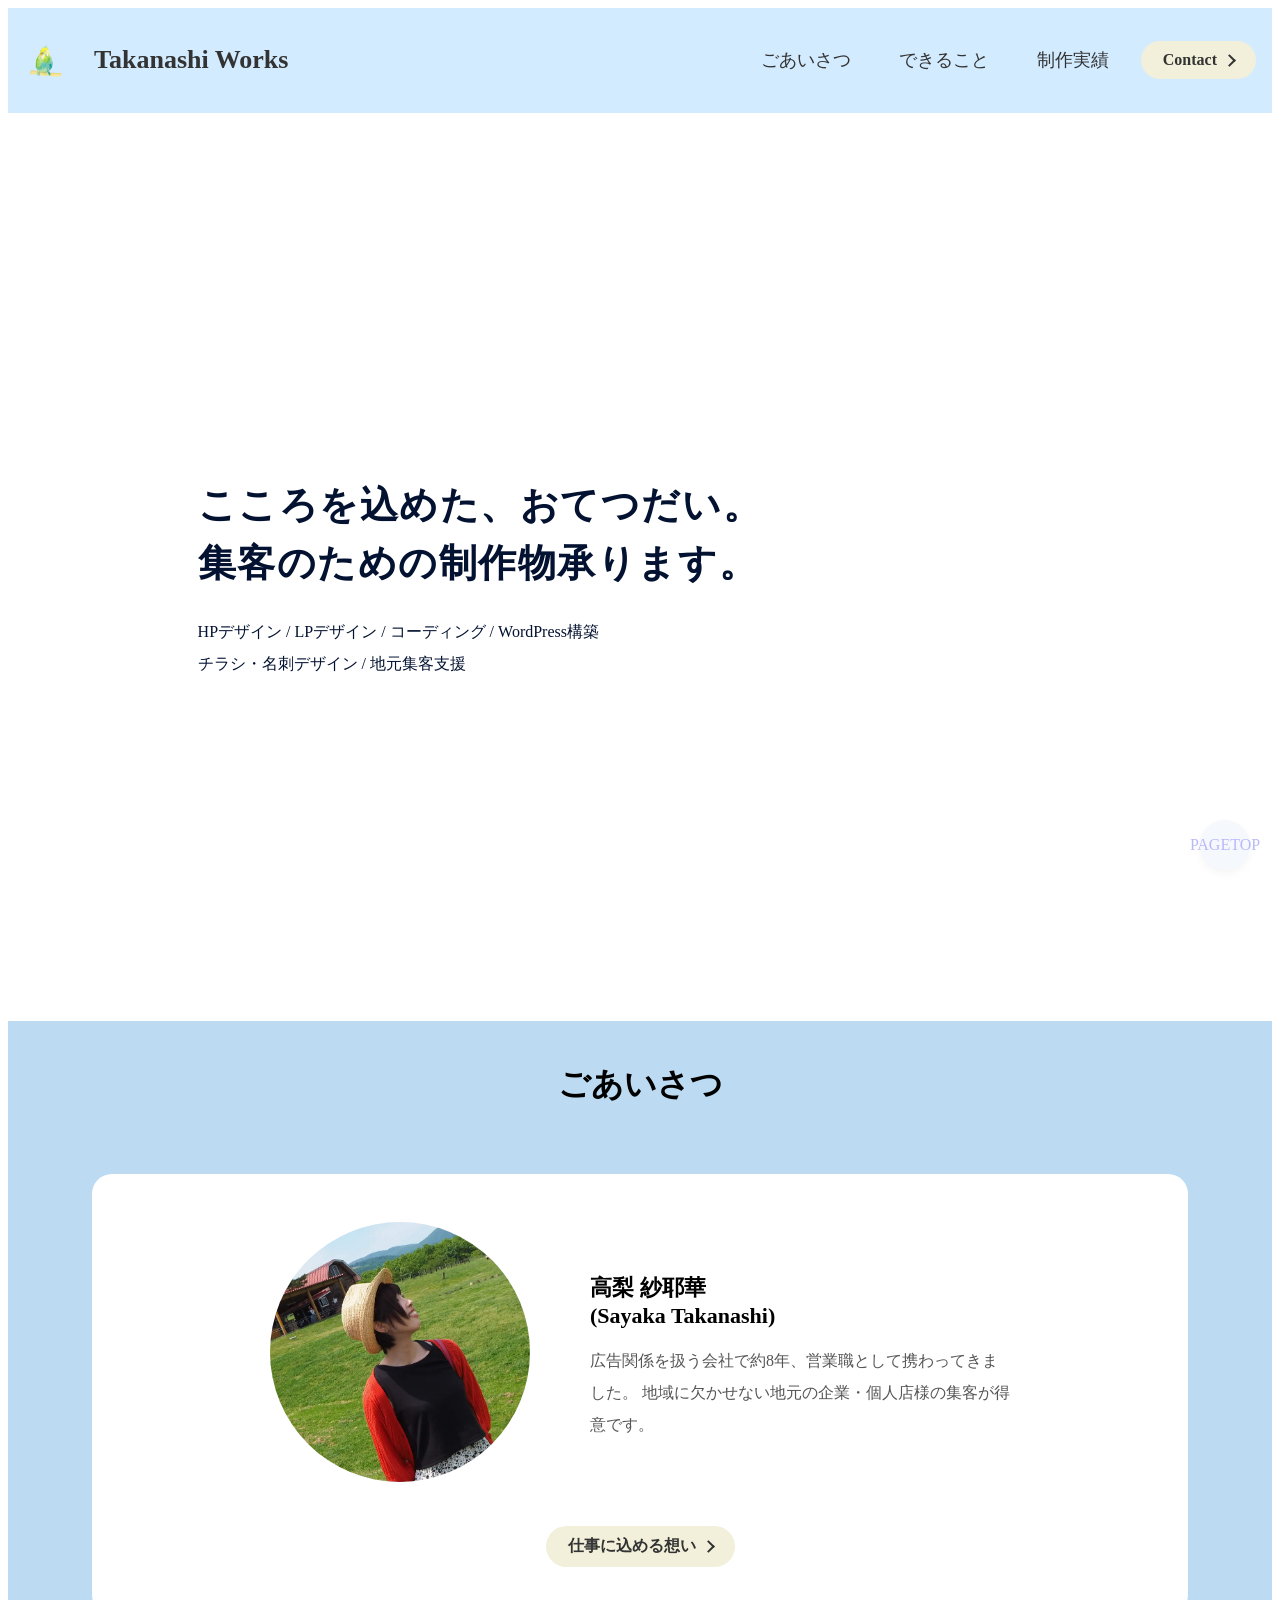
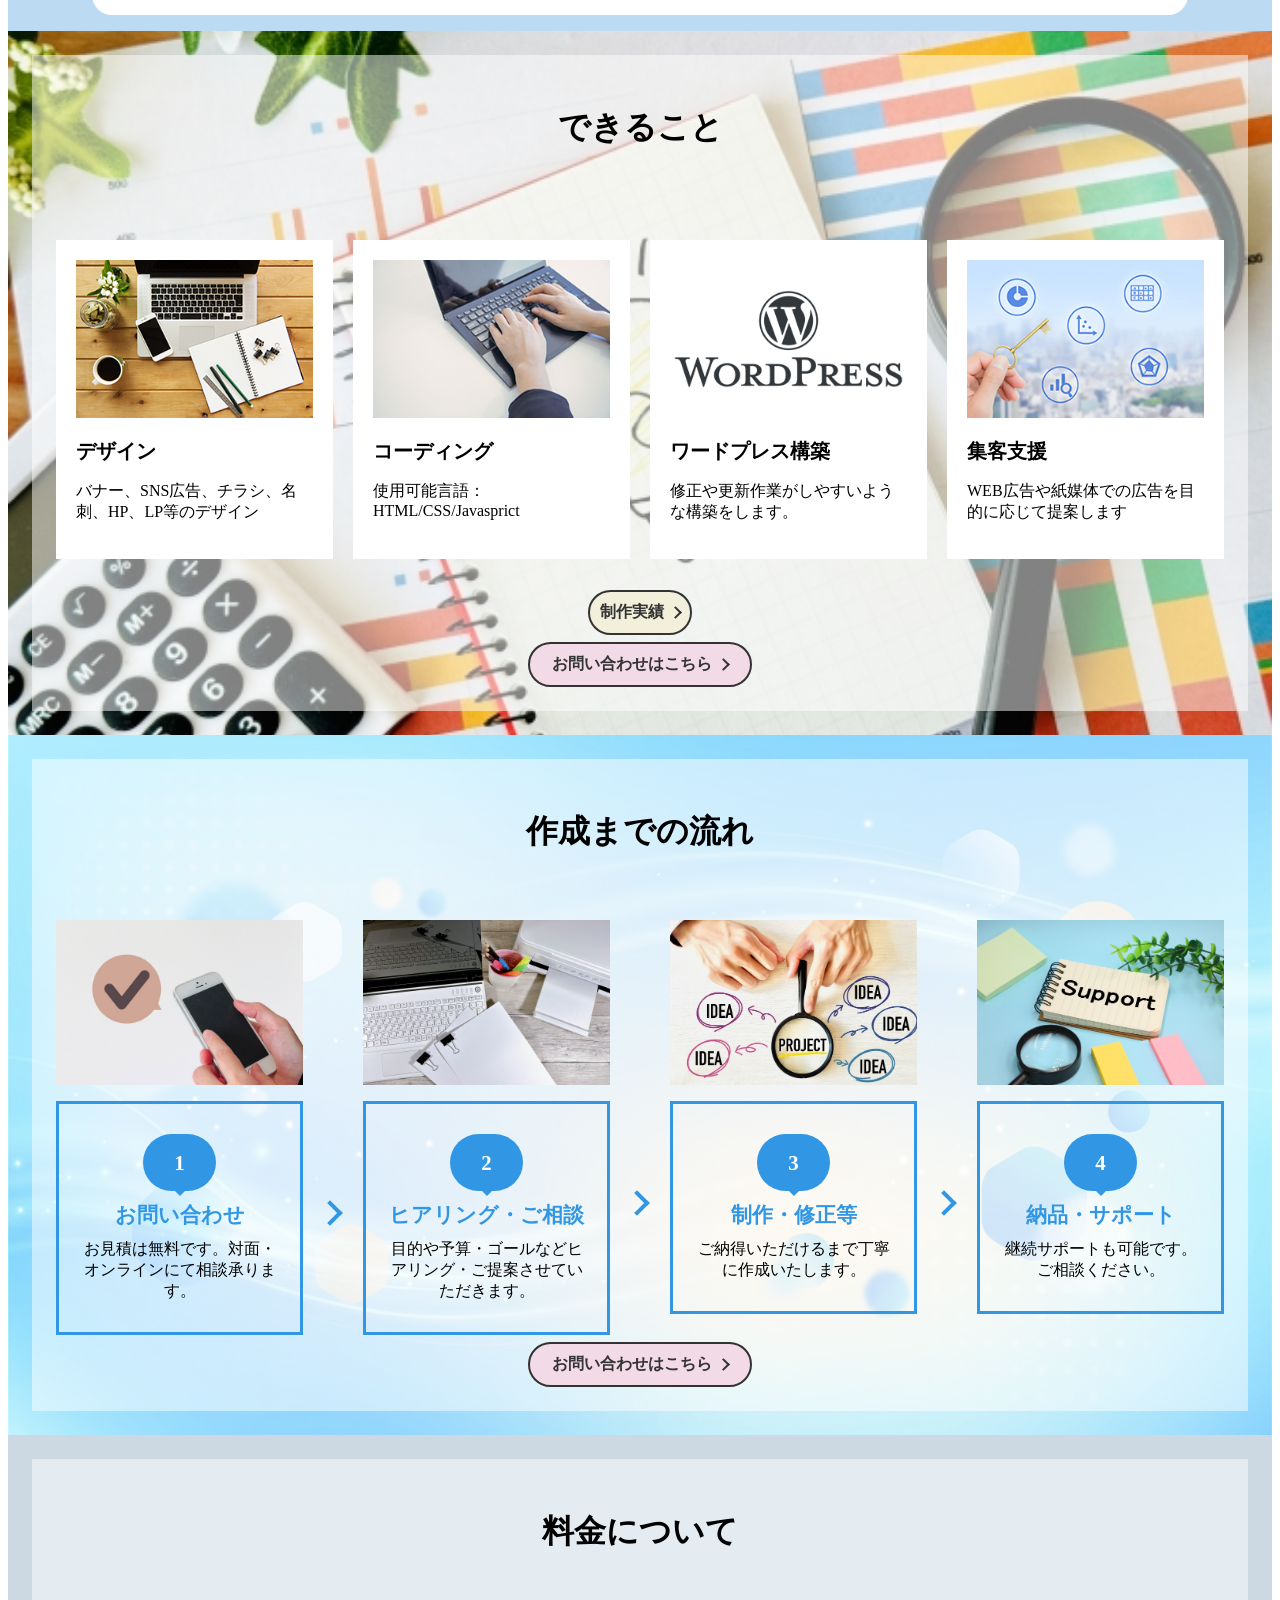
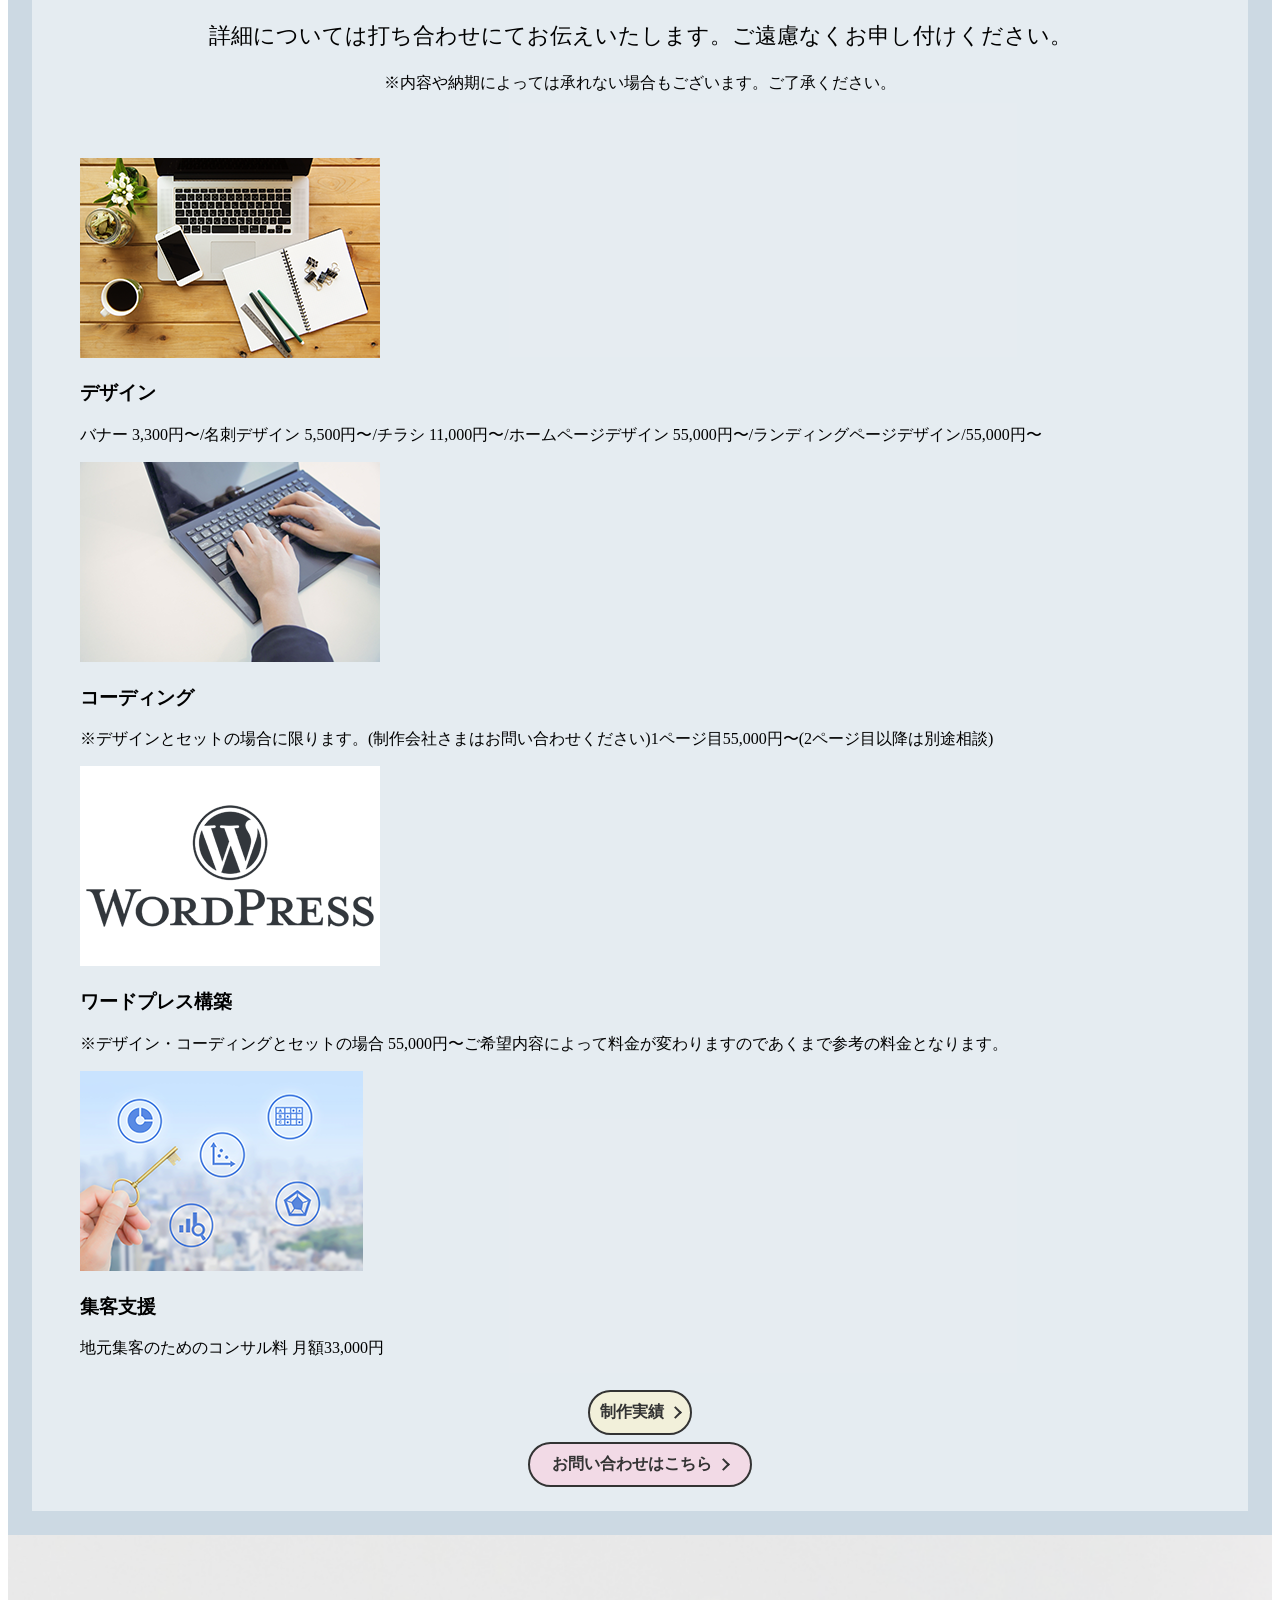
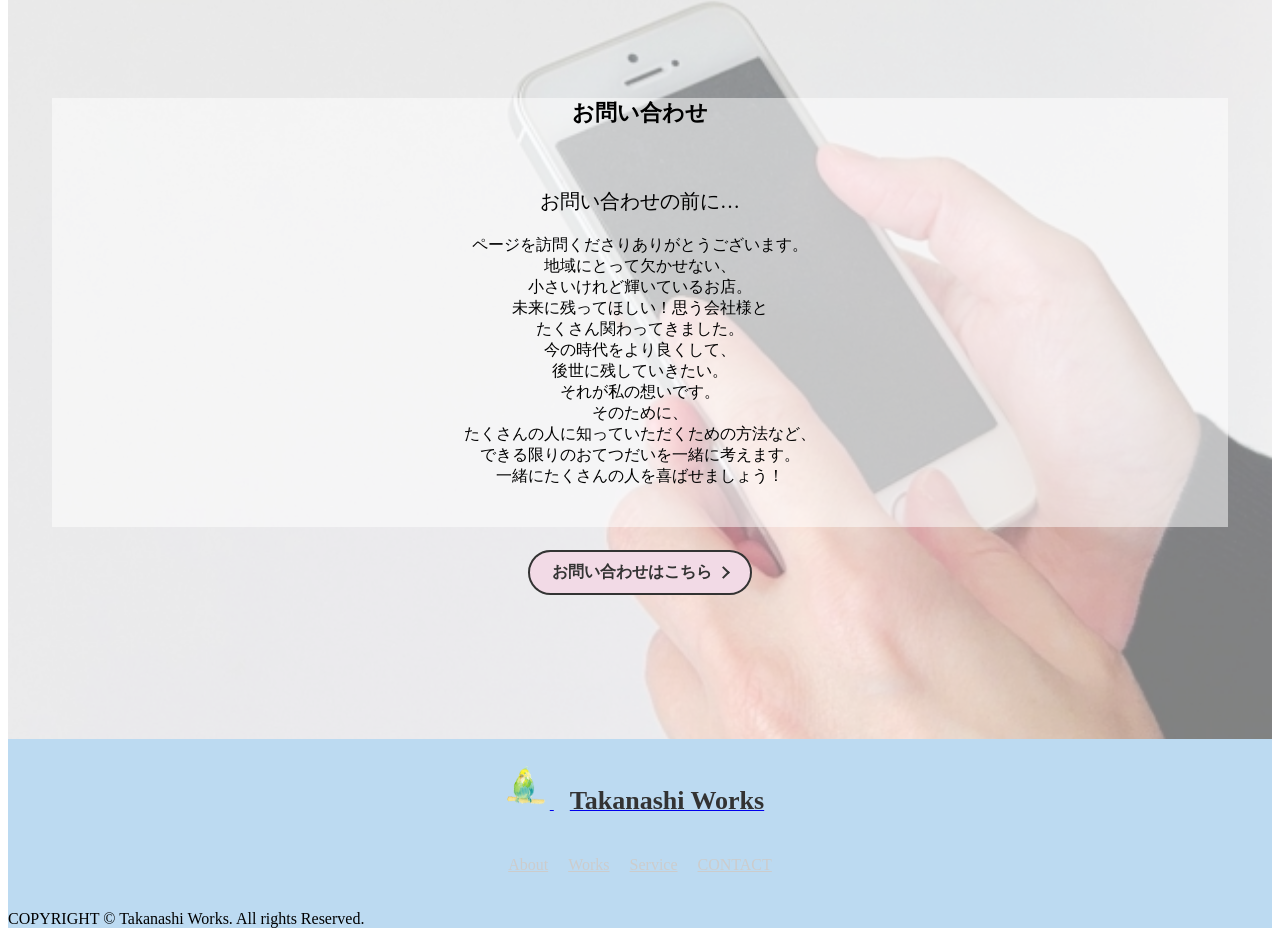
==== index.html @ b7f32eb9 "first commit" ====
<!DOCTYPE html>
<html lang="ja">

<head>
    <meta charset="UTF-8">
    <meta name="viewport" content="width=device-width, initial-scale=1.0">
    <title>Takanashi Works</title>
    <link rel="stylesheet" href="CSS/style.css">
</head>

<body id="top">
    <!-- =================
Header
================= -->
    <header class="header">
        <div class="header__inner">
            <h1 class="header__logo">
                <a href="/">
                    <img src="img/logo_image.png" alt="Takanashi Works logo">
                    <span class="header__logo-text">
                        Takanashi Works
                    </span>
                </a>
            </h1>
            <!-- ハンバーガー -->
            <div class="hamburger" id="hamburger">
                <span></span>
                <span></span>
                <span></span>
            </div>
            <!-- ナビゲーション -->
            <div class="navigation-container">
                <nav class="nav" id="nav">
                    <ul class="nav__list">
                        <li><a href="/about.html">ごあいさつ</a></li>
                        <li><a href="#skils">できること</a></li>
                        <li><a href="/works.html">制作実績</a></li>
                    </ul>
                    <!-- CTAボタン-->
                    <a href="/contact.html" class="header__contact">
                        Contact
                    </a>

                </nav>
            </div>
        </div>
        <div class="overlay" id="overlay"></div>
    </header>
    <main>
        <!-- FV -->
        <section class="fv">
            <div class="fv__inner">
                <div class="fv__content">
                    <h2 class="fv__title">
                        こころを込めた、おてつだい。<br>
                        集客のための制作物承ります。
                    </h2>

                    <p class="fv__text">
                        HPデザイン / LPデザイン / コーディング / WordPress構築<br>
                        チラシ・名刺デザイン / 地元集客支援
                    </p>
                </div>
            </div>
        </section>
        <!-- about -->
        <section class="about">
            <div class="about_content">
                <div class="about_title-wrap">
                    <h2 class="about_title">ごあいさつ</h2>
                </div>
                <div class="about_wrapper">
                    <div class="about_inner">
                        <div class="picture_img">
                            <img class="profile_img" src="img/profile_img.png" alt="高梨紗耶華の顔写真">
                        </div>
                        <div class="text_wrapper">
                            <h3 class="text-title">
                                高梨 紗耶華<br>
                                (Sayaka Takanashi)
                            </h3>
                            <p class="text-p">
                                広告関係を扱う会社で約8年、営業職として携わってきました。
                                地域に欠かせない地元の企業・個人店様の集客が得意です。
                            </p>
                        </div>
                    </div>
                    <a href="/about.html" class="about-button">仕事に込める想い</a>
                </div>

            </div>
        </section>
        <section class="skils">
            <div class="skils-wrapper">
                <div>
                    <h2 class="skils-title">できること</h2>
                </div>
                <div class="skils-card__item-wrapper">
                    <ul class="skilsCard">
                        <li class="skilsCard__item">
                            <div class="skilsCard__img-area">
                                <img src="/img/design(300*200)skils-1.png" alt="パソコンとノート">
                            </div>
                            <div class="skilsCard_text-area">
                                <h3 class="skilsCard__title">デザイン</h3>
                                <p>バナー、SNS広告、チラシ、名刺、HP、LP等のデザイン</p>
                            </div>
                        </li>
                        <li class="skilsCard__item">
                            <div class="skilsCard__img-area">
                                <img src="/img/cording(300*200)skils-2.png" alt="パソコンで作業をする手">
                            </div>
                            <div class="skilsCard_text-area">
                                <h3 class="skilsCard__title">コーディング</h3>
                                <p>使用可能言語：HTML/CSS/Javasprict</p>
                            </div>
                        </li>
                        <li class="skilsCard__item">
                            <div class="skilsCard__img-area">
                                <img src="/img/wordpress(300*200)skils-4.png" alt="ワードプレス">
                            </div>
                            <div class="skilsCard_text-area">
                                <h3 class="skilsCard__title">ワードプレス構築</h3>
                                <p>修正や更新作業がしやすいような構築をします。</p>
                            </div>
                        </li>
                        <li class="skilsCard__item">
                            <div class="skilsCard__img-area">
                                <img src="/img/集客支援(300*200)skils-4.png" alt="集客支援の画像">
                            </div>
                            <div class="skilsCard_text-area">
                                <h3 class="skilsCard__title">集客支援</h3>
                                <p>WEB広告や紙媒体での広告を目的に応じて提案します</p>
                            </div>
                        </li>
                    </ul>
                </div>
                <div class="button-container">
                    <a href="#" class="works-button">制作実績</a>
                    <a href="/contact.html" class="contact-button">お問い合わせはこちら</a>
                </div>
            </div>
        </section>
        <section class="flow">
            <div class="flow-wrapper">
                <div>
                    <h2 class="flow-title">作成までの流れ</h2>
                </div>
                <div class="flow_design04">
                    <ul class="flow04">
                        <li class="flow-container">
                            <div class="flow-img">
                                <img src="/img/flow1.jpg" alt="お問い合わせ">
                            </div>
                            <dl>
                                <dt><span class="icon04">1</span>お問い合わせ</dt>
                                <dd>お見積は無料です。対面・オンラインにて相談承ります。</dd>
                            </dl>
                        </li>

                        <li class="flow-container">
                            <div class="flow-img">
                                <img src="/img/flow2.jpg" alt="パソコンと資料">
                            </div>
                            <dl>
                                <dt><span class="icon04">2</span>ヒアリング・ご相談</dt>
                                <dd>目的や予算・ゴールなどヒアリング・ご提案させていただきます。</dd>
                            </dl>
                        </li>

                        <li class="flow-container">
                            <div class="flow-img">
                                <img src="/img/flow3.jpg" alt="制作のアイディア">
                            </div>
                            <dl>
                                <dt><span class="icon04">3</span>制作・修正等</dt>
                                <dd>ご納得いただけるまで丁寧に作成いたします。</dd>
                            </dl>
                        </li>

                        <li class="flow-container">
                            <div class="flow-img">
                                <img src="/img/flow4.jpg" alt="ノートと付箋とサポートの文字">
                            </div>
                            <dl>
                                <dt><span class="icon04">4</span>納品・サポート</dt>
                                <dd>継続サポートも可能です。ご相談ください。</dd>
                            </dl>
                        </li>
                    </ul>
                    <div class="button-container">
                        <a href="/contact.html" class="contact-button">お問い合わせはこちら</a>
                    </div>
                </div>
            </div>
        </section>
        <section class="Price">
            <div class="Price-wrapper">
                <div>
                    <h2 class="price-title">料金について</h2>
                    <h3 class="price-subtitle">詳細については打ち合わせにてお伝えいたします。ご遠慮なくお申し付けください。</h3>
                    <p class="Price-text">※内容や納期によっては承れない場合もございます。ご了承ください。</p>
                </div>
                <div class="price-card__item-wrapper">
                    <ul class="card">
                        <li class="card__item">
                            <div class="card__img-area">
                                <img src="/img/design(300*200)skils-1.png" alt="パソコンとノート">
                            </div>
                            <div class="text-area">
                                <h3 class="card__title">デザイン</h3>
                                <p>バナー 3,300円〜/名刺デザイン 5,500円〜/チラシ 11,000円〜/ホームページデザイン 55,000円〜/ランディングページデザイン/55,000円〜
                                </p>
                            </div>
                        </li>
                        <li class="card__item">
                            <div class="card__img-area">
                                <img src="/img/cording(300*200)skils-2.png" alt="パソコンで作業をする手">
                            </div>
                            <div class="text-area">
                                <h3 class="card__title">コーディング</h3>
                                <p>※デザインとセットの場合に限ります。(制作会社さまはお問い合わせください)1ページ目55,000円〜(2ページ目以降は別途相談)</p>
                            </div>
                        </li>
                        <li class="card__item">
                            <div class="card__img-area">
                                <img src="/img/wordpress(300*200)skils-4.png" alt="ワードプレス">
                            </div>
                            <div class="text-area">
                                <h3 class="card__title">ワードプレス構築</h3>
                                <p>※デザイン・コーディングとセットの場合 55,000円〜ご希望内容によって料金が変わりますのであくまで参考の料金となります。</p>
                            </div>
                        </li>
                        <li class="card__item">
                            <div class="card__img-area">
                                <img src="/img/集客支援(300*200)skils-4.png" alt="集客支援の画像">
                            </div>
                            <div class="text-area">
                                <h3 class="card__title">集客支援</h3>
                                <p>地元集客のためのコンサル料 月額33,000円</p>
                            </div>
                        </li>
                    </ul>
                </div>
                <div class="button-container">
                    <a href="#" class="works-button">制作実績</a>
                    <a href="/contact.html" class="contact-button">お問い合わせはこちら</a>
                </div>
            </div>
        </section>
        <section class="contact">
            <div class="contact-wrapper">
                <div class="contact-textBox">
                    <h2 class="contact-title">お問い合わせ</h2>
                    <h3 class="contact-subtitle">お問い合わせの前に…</h3>
                    <p class="contact-text">
                        ページを訪問くださりありがとうございます。<br>
                        地域にとって欠かせない、<br>
                        小さいけれど輝いているお店。<br>
                        未来に残ってほしい！思う会社様と<br>
                        たくさん関わってきました。<br>
                        今の時代をより良くして、<br>
                        後世に残していきたい。<br>
                        それが私の想いです。<br>
                        そのために、<br>
                        たくさんの人に知っていただくための方法など、<br>
                        できる限りのおてつだいを一緒に考えます。<br>
                        一緒にたくさんの人を喜ばせましょう！
                    </p>
                </div>
                <div class="button-container">
                    <a href="/contact.html" class="contact-button">お問い合わせはこちら</a>
                </div>
            </div>
        </section>
        <a href="#top" id="page-top">PAGETOP</a>
    </main>
    <footer id="footer" class="footer outer-block">
        <div class="logo">

            <a href="#">
                <img src="/img/logo_image.png" alt="鳥">
                <span class="header__logo-text">
                    Takanashi Works
                </span>
            </a>
        </div>
        <ul class="nav">
            <li><a href="#">About</a></li>
            <li><a href="#">Works</a></li>
            <li><a href="#">Service</a></li>
            <li><a href="#">CONTACT</a></li>
        </ul>
        <p class="copyright">
            COPYRIGHT © Takanashi Works. All rights Reserved.
        </p>
    </footer>
    <script src="https://code.jquery.com/jquery-3.6.0.min.js"></script>
    <script src="js/main.js"></script>
</body>

</html>
---- CSS/style.css ----
@charset "UTF-8";
/* ====================
Header
==================== */
.header {
  background: #d2ebff;
  /* 画像の薄ブルー */
}

/* 横並びレイアウト */
.header__inner {
  margin: 8px;
  padding: 8px;
  display: -webkit-box;
  display: -ms-flexbox;
  display: flex;
  -webkit-box-pack: justify;
      -ms-flex-pack: justify;
          justify-content: space-between;
  -webkit-box-align: center;
      -ms-flex-align: center;
          align-items: center;
}

.navigation-container {
  display: -webkit-box;
  display: -ms-flexbox;
  display: flex;
  -webkit-box-pack: end;
      -ms-flex-pack: end;
          justify-content: flex-end;
  -webkit-box-align: center;
      -ms-flex-align: center;
          align-items: center;
}

/* ====================
ロゴ
==================== */
.header__logo a {
  display: -webkit-box;
  display: -ms-flexbox;
  display: flex;
  -webkit-box-align: center;
      -ms-flex-align: center;
          align-items: center;
  gap: 12px;
  text-decoration: none;
  color: #111;
}

.header__logo img {
  height: 42px;
  width: auto;
}

.header__logo-text {
  font-size: 26px;
  font-weight: 700;
}

/* ハンバーガー */
.hamburger {
  width: 50px;
  height: 60px;
  position: absolute;
  right: 50px;
  display: none;
  -webkit-box-orient: vertical;
  -webkit-box-direction: normal;
      -ms-flex-direction: column;
          flex-direction: column;
  -webkit-box-pack: justify;
      -ms-flex-pack: justify;
          justify-content: space-between;
  margin-left: auto;
  -webkit-appearance: none;
     -moz-appearance: none;
          appearance: none;
  border: none;
  background: transparent;
  padding: 0;
  gap: 8px;
}

.hamburger span {
  display: block;
  width: 100%;
  height: 2px;
  background-color: #333;
  border-radius: 2px;
}

/* タブレット時 */
@media (max-width: 1024px) {
  .hamburger {
    display: -webkit-box;
    display: -ms-flexbox;
    display: flex;
  }
  .navigation-container {
    display: -webkit-box;
    display: -ms-flexbox;
    display: flex;
  }
  .nav {
    position: fixed;
    top: 0;
    right: -100%;
    width: 70%;
    height: 100vh;
    background: #c0ecff;
    -webkit-transition: 0.3s;
    transition: 0.3s;
    padding-top: 80px;
    z-index: 1000;
  }
  .nav.active {
    right: 0;
    display: -webkit-box;
    display: -ms-flexbox;
    display: flex;
    -webkit-box-orient: vertical;
    -webkit-box-direction: normal;
        -ms-flex-direction: column;
            flex-direction: column;
  }
  .nav__list {
    display: -webkit-box;
    display: -ms-flexbox;
    display: flex;
    -webkit-box-orient: vertical;
    -webkit-box-direction: normal;
        -ms-flex-direction: column;
            flex-direction: column;
    gap: 20px;
    padding-left: 20px;
  }
  .header__contact {
    display: block;
    -webkit-box-pack: center;
        -ms-flex-pack: center;
            justify-content: center;
    margin: 30px 20px;
    padding: 12px;
    text-align: center;
    background: #333;
    color: #fff;
    border-radius: 8px;
    text-decoration: none;
    font-weight: bold;
  }
  /* オーバーレイ（背景） */
  .overlay {
    position: fixed;
    top: 0;
    left: 0;
    width: 100%;
    height: 100%;
    background: rgba(0, 0, 0, 0.5);
    opacity: 0;
    visibility: hidden;
    -webkit-transition: 0.3s;
    transition: 0.3s;
    z-index: 999;
  }
  /* 開いたとき */
  .overlay.active {
    opacity: 1;
    visibility: visible;
  }
}
/*スマホ表示*/
@media (max-width: 768px) {
  .header__logo a {
    display: -webkit-box;
    display: -ms-flexbox;
    display: flex;
    -webkit-box-align: center;
        -ms-flex-align: center;
            align-items: center;
    gap: 12px;
    text-decoration: none;
    color: #111;
  }
  .header__logo img {
    height: 42px;
    width: auto;
  }
  .header__logo-text {
    font-size: 20px;
    font-weight: 700;
  }
}
/* ====================
ナビ
==================== */
.nav {
  margin-left: auto;
  /* ← これが超重要 */
  display: -webkit-box;
  display: -ms-flexbox;
  display: flex;
}

.nav__list {
  display: -webkit-box;
  display: -ms-flexbox;
  display: flex;
  -webkit-box-align: center;
      -ms-flex-align: center;
          align-items: center;
  gap: 48px;
  list-style: none;
  margin: 0;
  padding: 0;
}

.nav__list a {
  text-decoration: none;
  color: #333;
  font-size: 18px;
  font-weight: 500;
}

/* ====================
Contactボタン
==================== */
.header__contact {
  margin-left: 32px;
  display: -webkit-inline-box;
  display: -ms-inline-flexbox;
  display: inline-flex;
  -webkit-box-align: center;
      -ms-flex-align: center;
          align-items: center;
  gap: 8px;
  padding: 10px 22px;
  border-radius: 9999px;
  background: #f2f0da;
  color: #333;
  text-decoration: none;
  font-weight: 600;
  -webkit-transition: 0.3s;
  transition: 0.3s;
}

/* 矢印 */
.header__contact::after {
  content: "";
  width: 7px;
  height: 7px;
  border-top: 2px solid #333;
  border-right: 2px solid #333;
  -webkit-transform: rotate(45deg);
          transform: rotate(45deg);
  -webkit-transition: -webkit-transform 0.3s;
  transition: -webkit-transform 0.3s;
  transition: transform 0.3s;
  transition: transform 0.3s, -webkit-transform 0.3s;
}

.header__contact:hover {
  -webkit-transform: translateY(-2px);
          transform: translateY(-2px);
}

.header__contact:hover::after {
  -webkit-transform: rotate(45deg) translateX(4px);
          transform: rotate(45deg) translateX(4px);
}

#footer {
  position: relative;
  background: #bcdaf1;
}

#footer .logo {
  text-align: center;
  padding: 20px 0;
}

#footer .logo a {
  display: inline-block;
}

#footer .logo img {
  height: 50px;
  width: auto;
}

#footer .nav a {
  display: block;
  padding: 0 10px;
  color: #ccc;
}

@media only screen and (min-width: 641px) {
  #footer .nav {
    display: -webkit-box;
    display: -ms-flexbox;
    display: flex;
    -webkit-box-align: center;
    -ms-flex-align: center;
    align-items: center;
    -webkit-box-pack: center;
    -ms-flex-pack: center;
    justify-content: center;
    padding: 20px 0;
  }
  #footer .nav a:hover {
    color: #ca353b;
  }
}
.about-button {
  display: -webkit-box;
  display: -ms-flexbox;
  display: flex;
  -webkit-box-align: center;
      -ms-flex-align: center;
          align-items: center;
  gap: 8px;
  margin: 40px auto 0;
  padding: 10px 22px;
  border-radius: 9999px;
  background: #f2f0da;
  color: #333;
  text-decoration: none;
  font-weight: 600;
  -webkit-transition: 0.3s;
  transition: 0.3s;
}

.about-button::after {
  content: "";
  width: 7px;
  height: 7px;
  border-top: 2px solid #333;
  border-right: 2px solid #333;
  -webkit-transform: rotate(45deg);
          transform: rotate(45deg);
  -webkit-transition: -webkit-transform 0.3s;
  transition: -webkit-transform 0.3s;
  transition: transform 0.3s;
  transition: transform 0.3s, -webkit-transform 0.3s;
}

.about-button:hover {
  -webkit-transform: translateY(-2px);
          transform: translateY(-2px);
}

.about-button:hover::after {
  -webkit-transform: rotate(45deg) translateX(4px);
          transform: rotate(45deg) translateX(4px);
}

.works-button {
  display: -webkit-inline-box;
  display: -ms-inline-flexbox;
  display: inline-flex;
  -webkit-box-align: center;
      -ms-flex-align: center;
          align-items: center;
  gap: 7px;
  margin: 7px auto 0;
  padding: 10px 10px;
  border: 2px solid #333;
  border-radius: 9999px;
  background: #f2f0da;
  color: #333;
  text-decoration: none;
  font-weight: 600;
  -webkit-transition: 0.3s;
  transition: 0.3s;
}

.works-button::after {
  content: "";
  width: 7px;
  height: 7px;
  border-top: 2px solid #333;
  border-right: 2px solid #333;
  -webkit-transform: rotate(45deg);
          transform: rotate(45deg);
  -webkit-transition: -webkit-transform 0.3s;
  transition: -webkit-transform 0.3s;
  transition: transform 0.3s;
  transition: transform 0.3s, -webkit-transform 0.3s;
}

.works-button:hover {
  -webkit-transform: translateY(-2px);
          transform: translateY(-2px);
}

.works-button:hover::after {
  -webkit-transform: rotate(45deg) translateX(4px);
          transform: rotate(45deg) translateX(4px);
}

.contact-button {
  display: -webkit-inline-box;
  display: -ms-inline-flexbox;
  display: inline-flex;
  -webkit-box-align: center;
      -ms-flex-align: center;
          align-items: center;
  gap: 7px;
  margin: 7px auto 0;
  padding: 10px 22px;
  border: 2px solid #333;
  border-radius: 9999px;
  background: #f2dae6;
  color: #333;
  text-decoration: none;
  font-weight: 600;
  -webkit-transition: 0.3s;
  transition: 0.3s;
}

.contact-button::after {
  content: "";
  width: 7px;
  height: 7px;
  border-top: 2px solid #333;
  border-right: 2px solid #333;
  -webkit-transform: rotate(45deg);
          transform: rotate(45deg);
  -webkit-transition: -webkit-transform 0.3s;
  transition: -webkit-transform 0.3s;
  transition: transform 0.3s;
  transition: transform 0.3s, -webkit-transform 0.3s;
}

.contact-button:hover {
  -webkit-transform: translateY(-2px);
          transform: translateY(-2px);
}

.contact-button:hover::after {
  -webkit-transform: rotate(45deg) translateX(4px);
          transform: rotate(45deg) translateX(4px);
}

.back-button {
  display: -webkit-inline-box;
  display: -ms-inline-flexbox;
  display: inline-flex;
  -webkit-box-align: center;
      -ms-flex-align: center;
          align-items: center;
  gap: 7px;
  margin: 7px auto 0;
  padding: 10px 22px;
  border: 2px solid #333;
  border-radius: 9999px;
  background: #dae6f2;
  color: #333;
  text-decoration: none;
  font-weight: 600;
  -webkit-transition: 0.3s;
  transition: 0.3s;
}

.back-button::after {
  content: "";
  width: 8px;
  height: 8px;
  border-top: 2px solid #333;
  border-right: 2px solid #333;
  -webkit-transform: rotate(45deg);
          transform: rotate(45deg);
  -webkit-transition: -webkit-transform 0.3s;
  transition: -webkit-transform 0.3s;
  transition: transform 0.3s;
  transition: transform 0.3s, -webkit-transform 0.3s;
}

.back-button:hover {
  -webkit-transform: translateY(-2px);
          transform: translateY(-2px);
}

.back-button:hover::after {
  -webkit-transform: rotate(45deg) translateX(4px);
          transform: rotate(45deg) translateX(4px);
}

#page-top {
  position: fixed;
  bottom: 30px;
  right: 30px;
  display: -webkit-box;
  display: -ms-flexbox;
  display: flex;
  -webkit-box-align: center;
      -ms-flex-align: center;
          align-items: center;
  -webkit-box-pack: center;
      -ms-flex-pack: center;
          justify-content: center;
  width: 50px;
  height: 50px;
  border-radius: 50%;
  background: #dae6f2;
  text-decoration: none;
  -webkit-box-shadow: 0 4px 10px rgba(0, 0, 0, 0.15);
          box-shadow: 0 4px 10px rgba(0, 0, 0, 0.15);
  -webkit-transition: 0.3s;
  transition: 0.3s;
}

/*矢印*/
#page-top::before {
  content: "";
  width: 10px;
  height: 10px;
  border-top: 2px soild #333;
  border-left: 2px soild #333;
  -webkit-transform: rotate(45deg);
          transform: rotate(45deg);
}

/*ホバー*/
#page-top:hover {
  -webkit-transform: translateY(-3px);
          transform: translateY(-3px);
}

/*button-containerのCSS*/
.button-container {
  display: -webkit-box;
  display: -ms-flexbox;
  display: flex;
  -webkit-box-orient: vertical;
  -webkit-box-direction: normal;
      -ms-flex-direction: column;
          flex-direction: column;
  -webkit-box-align: center;
      -ms-flex-align: center;
          align-items: center;
}

.privacy {
  background-color: aliceblue;
}

.privacy-title {
  margin: 0 auto;
}

.fv {
  position: relative;
  background: url("../img/fv_image.jpg") no-repeat center/cover;
  min-height: 100vh;
}

/* ===== 読みやすくするグラデーション ===== 
.fv::before {
    content: "";
    position: absolute;
    inset: 0;
    z-index: 0;
    background: linear-gradient(90deg,
            rgba(255, 255, 255, 0.75) 0%,
            rgba(255, 255, 255, 0.45) 35%,
            rgba(255, 255, 255, 0) 70%);
}
            */
.fv__inner {
  min-height: 100vh;
  display: -webkit-box;
  display: -ms-flexbox;
  display: flex;
  -webkit-box-pack: start;
      -ms-flex-pack: start;
          justify-content: flex-start;
  -webkit-box-align: center;
      -ms-flex-align: center;
          align-items: center;
  /* 左右余白 */
}

.fv__content {
  max-width: 1280px;
  position: absolute;
  left: 15%;
  background: -webkit-gradient(linear, left top, right top, from(rgba(255, 255, 255, 0.8)), color-stop(rgba(255, 255, 255, 0.5)), to(rgba(255, 255, 255, 0)));
  background: linear-gradient(90deg, rgba(255, 255, 255, 0.8), rgba(255, 255, 255, 0.5), rgba(255, 255, 255, 0));
}

/* タイトル */
.fv__title {
  max-width: 1280px;
  font-size: clamp(28px, 3vw, 44px);
  font-weight: 700;
  line-height: 1.5;
  color: #031230;
  margin-bottom: 24px;
  letter-spacing: 0.04em;
  z-index: 1;
}

/* 説明文 */
.fv__text {
  font-size: 16px;
  line-height: 2;
  color: #031230;
}

/*スマホサイズの時*/
@media (max-width: 540px) {
  /* タイトル */
  .fv__content {
    position: static;
    margin-left: 0;
    -webkit-box-pack: start;
        -ms-flex-pack: start;
            justify-content: flex-start;
    background: -webkit-gradient(linear, left top, right top, from(rgba(255, 255, 255, 0.8)), color-stop(rgba(255, 255, 255, 0.5)), to(rgba(255, 255, 255, 0)));
    background: linear-gradient(90deg, rgba(255, 255, 255, 0.8), rgba(255, 255, 255, 0.5), rgba(255, 255, 255, 0));
  }
  .fv__title {
    font-size: clamp(20px, 3vw, 30px);
    font-weight: 700;
    line-height: 1.5;
    color: #031230;
    margin-bottom: 24px;
    letter-spacing: 0.04em;
    z-index: 1;
  }
  /* 説明文 */
  .fv__text {
    font-size: 11px;
    line-height: 2;
    color: #031230;
  }
}
/* ====================
aboutセクション
==================== */
/* 背景 */
.about_content {
  background-color: #bcdaf1;
  padding: 16px 20px;
}

/* 白カード */
.about_wrapper {
  background-color: #fff;
  max-width: 1000px;
  margin: 0 auto;
  /* 中央配置 */
  border-radius: 20px;
  padding: 48px;
  display: -webkit-box;
  display: -ms-flexbox;
  display: flex;
  -webkit-box-orient: vertical;
  -webkit-box-direction: normal;
      -ms-flex-direction: column;
          flex-direction: column;
  -webkit-box-align: center;
      -ms-flex-align: center;
          align-items: center;
}

/* 横並び */
.about_inner {
  display: -webkit-box;
  display: -ms-flexbox;
  display: flex;
  -webkit-box-align: center;
      -ms-flex-align: center;
          align-items: center;
  /* ←ここで中央揃え */
  -webkit-box-pack: center;
      -ms-flex-pack: center;
          justify-content: center;
  gap: 60px;
  /* marginの代わり */
  -ms-flex-wrap: wrap;
      flex-wrap: wrap;
  /* SP対応 */
}

/* タイトル */
.about_title {
  text-align: center;
  padding-bottom: 40px;
  font-size: 32px;
  font-weight: 700;
}

/* 画像 */
.picture_img {
  -ms-flex-negative: 0;
      flex-shrink: 0;
}

.profile_img {
  width: 260px;
  height: 260px;
  -o-object-fit: cover;
     object-fit: cover;
  border-radius: 50%;
}

/* テキスト */
.text_wrapper {
  max-width: 420px;
}

.text-title {
  font-size: 22px;
  margin-bottom: 16px;
}

.text-p {
  line-height: 2;
  color: #555;
}

@media (max-width: 540px) {
  /* タイトル */
  .about_title {
    text-align: center;
    padding-bottom: 16px;
    font-size: 20px;
    font-weight: 700;
  }
  .profile_img {
    width: 200px;
    height: 200px;
    -o-object-fit: cover;
       object-fit: cover;
    border-radius: 50%;
  }
  .about_inner {
    display: -webkit-box;
    display: -ms-flexbox;
    display: flex;
    -webkit-box-align: center;
        -ms-flex-align: center;
            align-items: center;
    /* ←ここで中央揃え */
    -webkit-box-pack: center;
        -ms-flex-pack: center;
            justify-content: center;
    /* marginの代わり */
    -ms-flex-wrap: wrap;
        flex-wrap: wrap;
    /* SP対応 */
  }
  .text-title {
    font-size: 16px;
    margin-bottom: 16px;
  }
  .about_wrapper {
    background-color: #fff;
    margin: 0 auto;
    /* 中央配置 */
    border-radius: 20px;
    padding: 48px;
    display: -webkit-box;
    display: -ms-flexbox;
    display: flex;
    -webkit-box-orient: vertical;
    -webkit-box-direction: normal;
        -ms-flex-direction: column;
            flex-direction: column;
    -webkit-box-align: center;
        -ms-flex-align: center;
            align-items: center;
  }
  .about-button {
    padding: 16px;
    margin: auto;
    font-size: 12px;
  }
}
.skils {
  -webkit-box-align: center;
      -ms-flex-align: center;
          align-items: center;
  background: url(/img/skils-bgImage.jpg) no-repeat center/cover;
  padding: 24px;
}

.skils-wrapper {
  max-width: 1280px;
  margin: 0 auto;
  display: -webkit-box;
  display: -ms-flexbox;
  display: flex;
  -webkit-box-orient: vertical;
  -webkit-box-direction: normal;
      -ms-flex-direction: column;
          flex-direction: column;
  -webkit-box-pack: center;
      -ms-flex-pack: center;
          justify-content: center;
  -webkit-box-align: center;
      -ms-flex-align: center;
          align-items: center;
  padding: 24px;
  background-color: rgba(255, 255, 255, 0.5);
}

.skils-title {
  text-align: center;
  padding-bottom: 40px;
  font-size: 32px;
  font-weight: 700;
}

.skils-card__item-wrapper {
  margin: 24px 0;
}

.skilsCard {
  list-style: none;
  display: grid;
  grid-template-columns: repeat(4, 1fr);
  gap: 20px;
  margin: 0 auto;
}

.skilsCard__item {
  background: #fff;
  padding: 20px;
  -ms-flex-negative: 0;
      flex-shrink: 0;
}

.skilsCard__img-area {
  aspect-ratio: 3/2;
  margin-bottom: 20px;
  overflow: hidden;
}

.skilsCard__img-area img {
  width: 100%;
  height: 100%;
  -o-object-fit: cover;
     object-fit: cover;
}

.skilsCard__title {
  font-size: 20px;
  font-weight: bold;
  margin-bottom: 10px;
}

@media (max-width: 1024px) {
  .skilsCard {
    grid-template-columns: repeat(2, 1fr);
  }
}
@media (max-width: 768px) {
  .skilsCard {
    grid-template-columns: 1fr;
  }
  .skils-wrapper {
    padding: 8px;
    background-color: rgba(255, 255, 255, 0.5);
  }
  .skils-card__item-wrapper {
    margin: 0;
  }
}
/*ここからフローセクション*/
.flow {
  min-height: 60vh;
  background: url(/img/flow-section_bgImage.png) no-repeat center/cover;
  padding: 24px;
}

.flow-wrapper {
  max-width: 1280px;
  margin: 0 auto;
  padding: 24px;
  background-color: rgba(255, 255, 255, 0.5);
}

.flow-title {
  text-align: center;
  padding-bottom: 40px;
  font-size: 32px;
  font-weight: 700;
}

.flow04 {
  display: grid;
  grid-template-columns: repeat(4, 1fr);
  -ms-flex-wrap: wrap;
      flex-wrap: wrap;
  -webkit-box-pack: center;
      -ms-flex-pack: center;
          justify-content: center;
  gap: 60px;
}

.flow-container {
  display: -webkit-box;
  display: -ms-flexbox;
  display: flex;
  -webkit-box-orient: vertical;
  -webkit-box-direction: normal;
      -ms-flex-direction: column;
          flex-direction: column;
}

.flow04 > li {
  text-align: center;
  list-style-type: none;
  width: 100%;
  max-width: 350px;
  display: -webkit-box;
  display: -ms-flexbox;
  display: flex;
}

.flow04 > li .icon04 {
  line-height: 2;
  width: 2em;
  height: 2em;
  text-align: center;
  color: #fff;
  background: #3197e4;
  margin: 0 auto 10px;
  display: block;
  border-radius: 100vh;
  position: relative;
}

.flow04 > li .icon04::before {
  content: "";
  border: solid transparent;
  border-width: 7px;
  border-top-color: #3197e4;
  position: absolute;
  top: calc(100% - 2px);
  left: 50%;
  -webkit-transform: translateX(-50%);
  transform: translateX(-50%);
}

/* 画像 */
.flow-img {
  max-width: 350px;
  aspect-ratio: 3/2;
  overflow: hidden;
  margin: 0 auto 16px;
}

.flow-img img {
  width: 100%;
  height: auto;
  display: block;
}

.flow04 > li dl {
  padding: 30px 20px;
  margin: 0;
  border: 3px solid #3197e4;
  position: relative;
}

.flow04 > li:not(:first-child) dl::before {
  content: "";
  width: 14px;
  height: 14px;
  margin-right: 10px;
  display: inline-block;
  border-top: 4px solid #3197e4;
  border-right: 4px solid #3197e4;
  position: absolute;
  top: calc(50% - 14px);
  left: -45px;
  -webkit-transform: rotate(45deg);
  transform: rotate(45deg);
}

.flow04 > li dl dt {
  font-size: 1.3em;
  font-weight: 600;
  color: #3197e4;
  -ms-flex-preferred-size: 20%;
  flex-basis: 20%;
  margin-bottom: 10px;
  text-align: center;
}

.flow04 > li dl dd {
  margin-left: 0;
}

@media (max-width: 1024px) {
  .flow04 {
    grid-template-columns: repeat(2, 1fr);
  }
}
@media (max-width: 767px) {
  .flow04 {
    grid-template-columns: repeat(1, minmax(0, 1fr));
  }
  .flow04 > li {
    max-width: unset;
    display: block;
  }
  .flow04 > li:not(:first-child) dl::before {
    display: none;
  }
}
.Price {
  background-color: #CCD9E3;
  padding: 24px;
}

.Price-wrapper {
  padding: 24px;
  background-color: rgba(255, 255, 255, 0.5);
}

.price-title {
  text-align: center;
  padding-bottom: 40px;
  font-size: 32px;
  font-weight: 700;
}

.price-card__item-wrapper {
  -webkit-box-align: center;
      -ms-flex-align: center;
          align-items: center;
  margin: 24px;
}

.price-subtitle {
  text-align: center;
  font-size: 22px;
  font-weight: 500;
}

.Price-text {
  text-align: center;
  padding-bottom: 40px;
}

.contact {
  background: url("../img/fv_image.jpg") no-repeat center/cover;
  min-height: 50vh;
  position: relative;
}

.contact-wrapper {
  padding: 24px;
  position: relative;
  z-index: 1;
  padding: 24px;
}

.contact-textBox {
  background-color: rgba(255, 255, 255, 0.5);
  z-index: 1;
}

.contact-title {
  text-align: center;
  padding-bottom: 40px;
  font-size: 22px;
  font-weight: 700;
}

.contact-subtitle {
  text-align: center;
  font-size: 20px;
  font-weight: 500;
}

.contact-text {
  text-align: center;
  padding-bottom: 40px;
}

ul {
  list-style: none;
  margin: 0;
  padding: 0;
}

.profile {
  display: -webkit-box;
  display: -ms-flexbox;
  display: flex;
  -webkit-box-orient: vertical;
  -webkit-box-direction: normal;
      -ms-flex-direction: column;
          flex-direction: column;
  -webkit-box-align: center;
      -ms-flex-align: center;
          align-items: center;
  background-color: #bcdaf1;
  padding: 24px;
  margin: 8px;
}

.profile-title {
  text-align: center;
  padding-bottom: 40px;
  font-size: 32px;
  font-weight: 700;
  line-height: 1.4;
}

.profile-wrapper {
  width: 100%;
  max-width: 1280px;
  display: -webkit-box;
  display: -ms-flexbox;
  display: flex;
  -webkit-box-orient: vertical;
  -webkit-box-direction: normal;
      -ms-flex-direction: column;
          flex-direction: column;
  padding: 24px;
  background-color: rgba(255, 255, 255, 0.5);
  overflow: hidden;
}

.profile-ContentTitle {
  font-size: 24px;
  font-weight: 700;
  margin-bottom: 32px;
}

.profile-subTitle {
  text-align: center;
  font-size: 22px;
  font-weight: 500;
  line-height: 1.6;
  margin-bottom: 32px;
}

/* カルーセル外枠 */
.profile-card__item-wrapper {
  width: 100%;
  overflow-x: auto;
  -ms-scroll-snap-type: x mandatory;
      scroll-snap-type: x mandatory;
  scroll-behavior: smooth;
  -webkit-overflow-scrolling: touch;
  scrollbar-width: none;
}

.profile-card__item-wrapper::-webkit-scrollbar {
  display: none;
}

/* カルーセル本体 */
.profileCard {
  display: -webkit-box;
  display: -ms-flexbox;
  display: flex;
  gap: 12px;
  margin: 0;
  padding: 8px 0 16px;
  list-style: none;
}

/* カード1枚 */
.profileCard__item {
  display: -webkit-box;
  display: -ms-flexbox;
  display: flex;
  -webkit-box-flex: 0;
      -ms-flex: 0 0 calc((100% - 48px) / 5);
          flex: 0 0 calc((100% - 48px) / 5); /* PCで5枚 */
  min-width: 220px;
  -webkit-box-orient: vertical;
  -webkit-box-direction: normal;
      -ms-flex-direction: column;
          flex-direction: column;
  padding: 16px;
  background-color: #fff;
  border-radius: 12px;
  -webkit-box-shadow: 0 2px 8px rgba(0, 0, 0, 0.1);
          box-shadow: 0 2px 8px rgba(0, 0, 0, 0.1);
  -webkit-transition: -webkit-box-shadow 0.3s;
  transition: -webkit-box-shadow 0.3s;
  transition: box-shadow 0.3s;
  transition: box-shadow 0.3s, -webkit-box-shadow 0.3s;
  scroll-snap-align: start;
}

.profileCard__item:hover {
  -webkit-box-shadow: 0 4px 12px rgba(0, 0, 0, 0.2);
          box-shadow: 0 4px 12px rgba(0, 0, 0, 0.2);
}

.text-area {
  display: block;
  text-decoration: none;
}

.profileCard__img-area {
  width: 100%;
  aspect-ratio: 4/3;
  overflow: hidden;
  border-radius: 8px;
  margin-bottom: 16px;
  padding: 0;
}

.profileCard__img-area img {
  width: 100%;
  height: 100%;
  -o-object-fit: cover;
     object-fit: cover;
  display: block;
}

.profileCard__title {
  text-align: center;
  font-size: 22px;
  font-weight: bold;
  margin: 16px 0;
  line-height: 1.4;
  min-height: 2.8em;
  display: -webkit-box;
  display: -ms-flexbox;
  display: flex;
  -webkit-box-align: center;
      -ms-flex-align: center;
          align-items: center;
  -webkit-box-pack: center;
      -ms-flex-pack: center;
          justify-content: center;
}

.profileCard__text,
.card__text {
  font-size: 15px;
  line-height: 1.8;
  margin: 0;
}

/* タブレット */
@media (max-width: 1024px) {
  .profile {
    padding: 20px 16px;
  }
  .profile-wrapper {
    padding: 20px;
  }
  .profile-title {
    font-size: 28px;
    padding-bottom: 32px;
  }
  .profile-subTitle {
    font-size: 20px;
    margin-bottom: 24px;
  }
  .profileCard {
    gap: 12px;
    padding: 8px 0 16px;
  }
  .profileCard__item {
    -webkit-box-flex: 0;
        -ms-flex: 0 0 calc((100% - 12px) / 2.2);
            flex: 0 0 calc((100% - 12px) / 2.2); /* 2.2枚見せ */
    min-width: 260px;
  }
  .profileCard__title {
    font-size: 20px;
  }
}
/* スマホ */
@media (max-width: 540px) {
  .profile {
    padding: 16px 8px;
    margin: 0;
  }
  .profile-title {
    font-size: 24px;
    padding-bottom: 24px;
  }
  .profile-wrapper {
    padding: 16px;
    margin: 0;
    border-radius: 0;
  }
  .profile-ContentTitle {
    font-size: 22px;
    margin-bottom: 24px;
  }
  .profile-subTitle {
    font-size: 18px;
    margin-bottom: 20px;
  }
  .profile-card__item-wrapper {
    overflow-x: auto;
    padding: 0;
  }
  .profileCard {
    gap: 10px;
    padding: 8px 0 12px;
  }
  .profileCard__item {
    -webkit-box-flex: 0;
        -ms-flex: 0 0 86%;
            flex: 0 0 86%;
    min-width: 0;
    padding: 14px;
  }
  .profileCard__title {
    font-size: 18px;
    margin: 12px 0;
    min-height: auto;
  }
  .profileCard__text,
  .card__text {
    font-size: 14px;
    line-height: 1.7;
  }
}
/* さらに小さい端末 */
@media (max-width: 500px) {
  .profileCard__item {
    -webkit-box-flex: 0;
        -ms-flex: 0 0 88%;
            flex: 0 0 88%;
  }
  .profileCard__title {
    font-size: 17px;
  }
  .profileCard__text,
  .card__text {
    font-size: 13px;
  }
}
.contact {
  position: relative;
  padding: 120px 20px;
  background: url("../img/contact_backgroundimage.jpg") no-repeat center/cover;
  -webkit-box-align: center;
      -ms-flex-align: center;
          align-items: center;
}

/* ===== 読みやすくするグラデーション ===== */
.contact::before {
  content: "";
  position: absolute;
  inset: 0;
  background: rgba(255, 255, 255, 0.5);
}

.contact__inner {
  position: relative;
  z-index: 1;
  max-width: 768px;
  /* ← これが超重要 */
  margin: 0 auto;
}

/*お問い合わせフォームのタイトル*/
.contact__title {
  text-align: center;
  font-size: 28px;
  font-weight: bold;
  margin-bottom: 40px;
  padding: 16px;
}

/*フォームの大枠*/
.contact__form {
  display: -webkit-box;
  display: -ms-flexbox;
  display: flex;
  -webkit-box-orient: vertical;
  -webkit-box-direction: normal;
      -ms-flex-direction: column;
          flex-direction: column;
  gap: 20px;
}

/*フォームの質問一つ一つ*/
.form-group {
  display: -webkit-box;
  display: -ms-flexbox;
  display: flex;
  -webkit-box-orient: vertical;
  -webkit-box-direction: normal;
      -ms-flex-direction: column;
          flex-direction: column;
}

/*ラベル*/
.form-group label {
  font-weight: bold;
  margin-bottom: 6px;
}

/*input*/
.form-group input {
  padding: 12px;
  border-radius: 4px;
  border: 1px solid #ccc;
  font-size: 16px;
}

/*textarea*/
.form-group textarea {
  padding: 12px;
  border-radius: 4px;
  border: 1px solid #ccc;
  font-size: 16px;
}

/*プライバシーチェックマーク*/
.form-check {
  display: -webkit-box;
  display: -ms-flexbox;
  display: flex;
  -webkit-box-align: center;
      -ms-flex-align: center;
          align-items: center;
  gap: 8px;
}

/*送信ボタン*/
.form-submit {
  text-align: center;
}

.form-submit button {
  display: -webkit-box;
  display: -ms-flexbox;
  display: flex;
  -webkit-box-align: center;
      -ms-flex-align: center;
          align-items: center;
  gap: 8px;
  margin: 8px auto 0;
  padding: 10px 22px;
  border-radius: 9999px;
  background: #f2dae6;
  color: #333;
  text-decoration: none;
  font-weight: 600;
  -webkit-transition: 0.3s;
  transition: 0.3s;
}

.form-submit button::after {
  content: "";
  width: 7px;
  height: 7px;
  border-top: 2px solid #333;
  border-right: 2px solid #333;
  -webkit-transform: rotate(45deg);
          transform: rotate(45deg);
  -webkit-transition: -webkit-transform 0.3s;
  transition: -webkit-transform 0.3s;
  transition: transform 0.3s;
  transition: transform 0.3s, -webkit-transform 0.3s;
}

.form-submit button:hover {
  -webkit-transform: translateY(-2px);
          transform: translateY(-2px);
}

.form-submit button:hover::after {
  -webkit-transform: rotate(45deg) translateX(4px);
          transform: rotate(45deg) translateX(4px);
}

/*スマホサイズの時*/
.section__works {
  margin-top: 0;
  background-color: #bcdaf1;
  padding: 16px;
}

.works-sectionTitle {
  margin: 0 auto;
  padding: 16px;
  text-align: center;
  padding-bottom: 40px;
  font-size: 32px;
  font-weight: 700;
}

.works-sectionP {
  text-align: center;
  font-size: 22px;
  font-weight: 500;
}

.works-section {
  background-color: #fff;
  margin: 0 16px 16px 16px;
}

.works-sectionContainer {
  display: grid;
  grid-template-columns: repeat(3, 1fr);
  gap: 16px;
}

.works-HPdesignTitle {
  text-align: center;
  font-size: 22px;
  font-weight: bold;
  margin: 40px 0;
  padding: 24px;
}

.works-HPdesign {
  min-width: 0;
}

.works-HPdesignImage img {
  width: 100%;
  height: auto;
  display: block;
}

.works-HPdesign__title {
  display: -webkit-box;
  display: -ms-flexbox;
  display: flex;
  -webkit-box-orient: vertical;
  -webkit-box-direction: normal;
      -ms-flex-direction: column;
          flex-direction: column;
  text-align: center;
  margin: 16px;
}

.works-HPdesign__text {
  text-align: center;
}

span {
  color: #333;
  padding: 8px 16px;
}

/* タブレット */
@media (max-width: 1024px) {
  .works-sectionContainer {
    grid-template-columns: repeat(2, 1fr);
  }
}
/* スマホ */
@media (max-width: 600px) {
  .works-sectionContainer {
    grid-template-columns: 1fr;
    margin: 8px;
  }
}
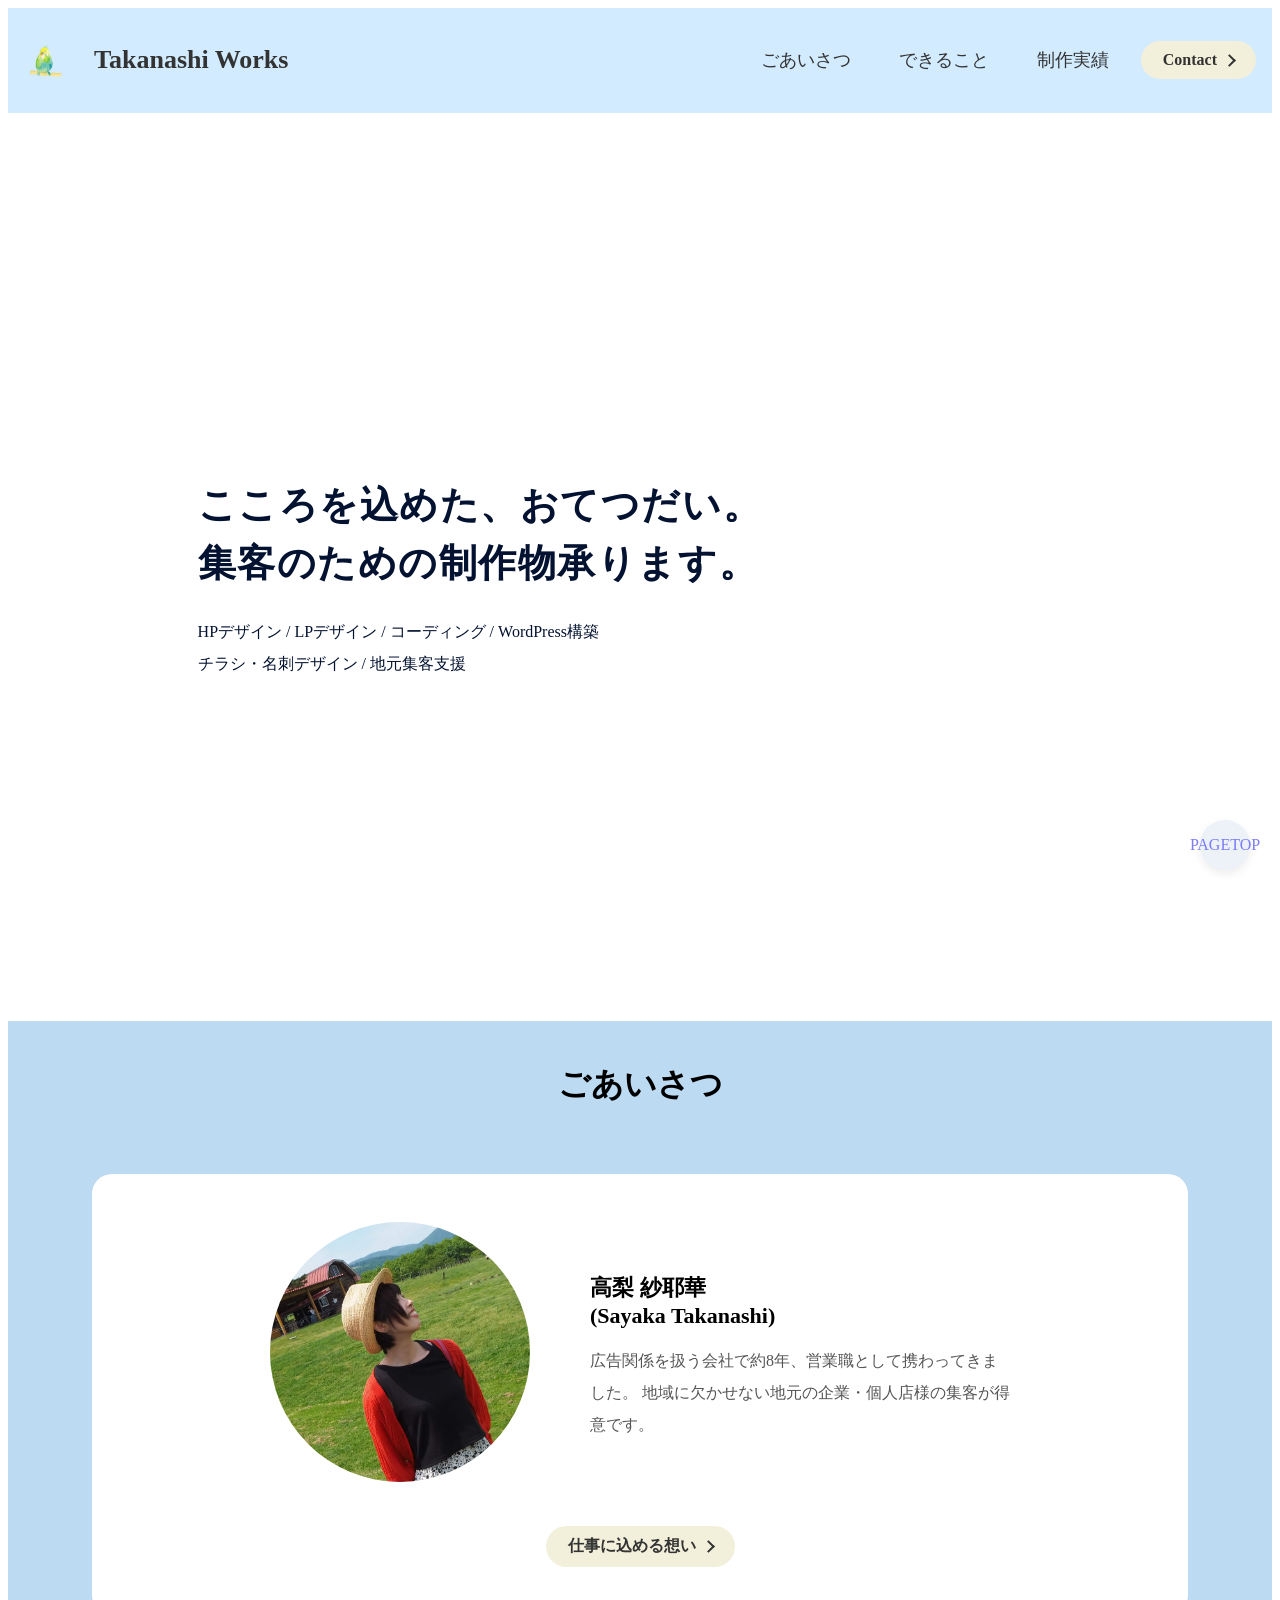
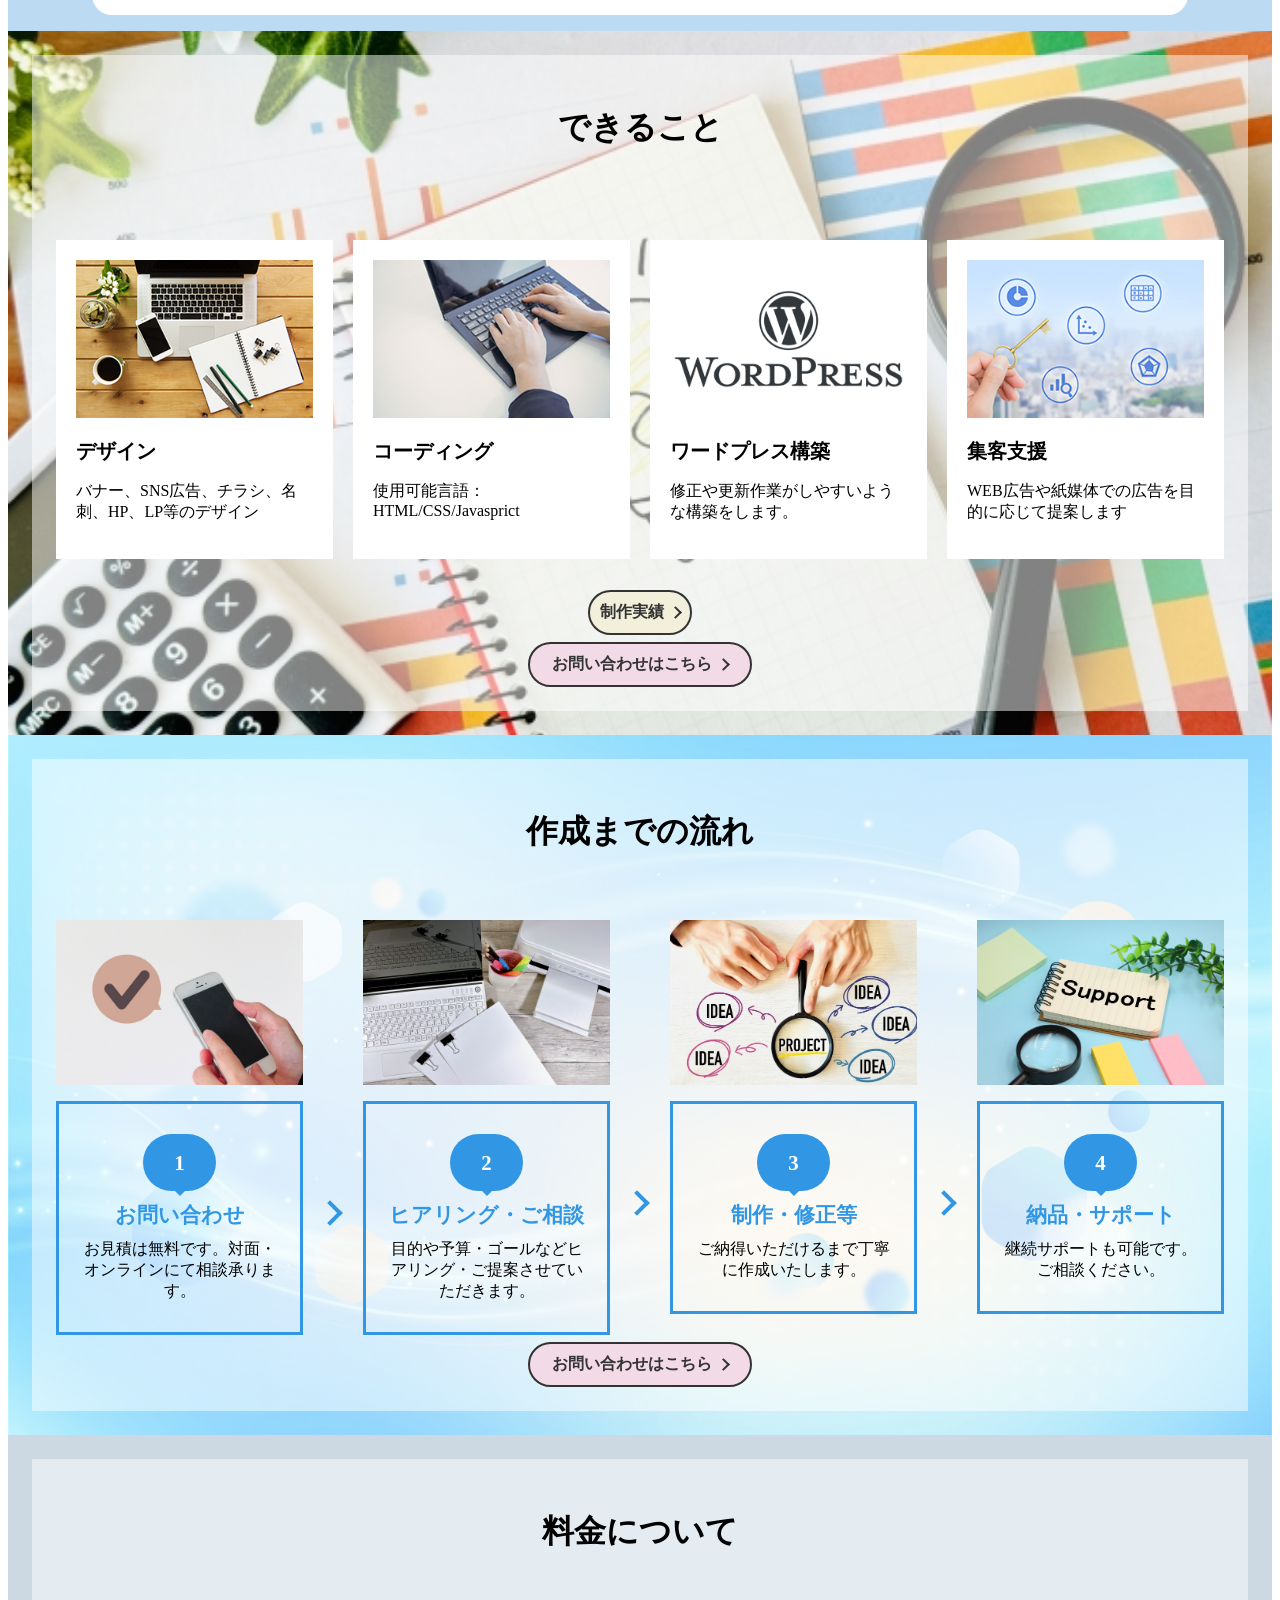
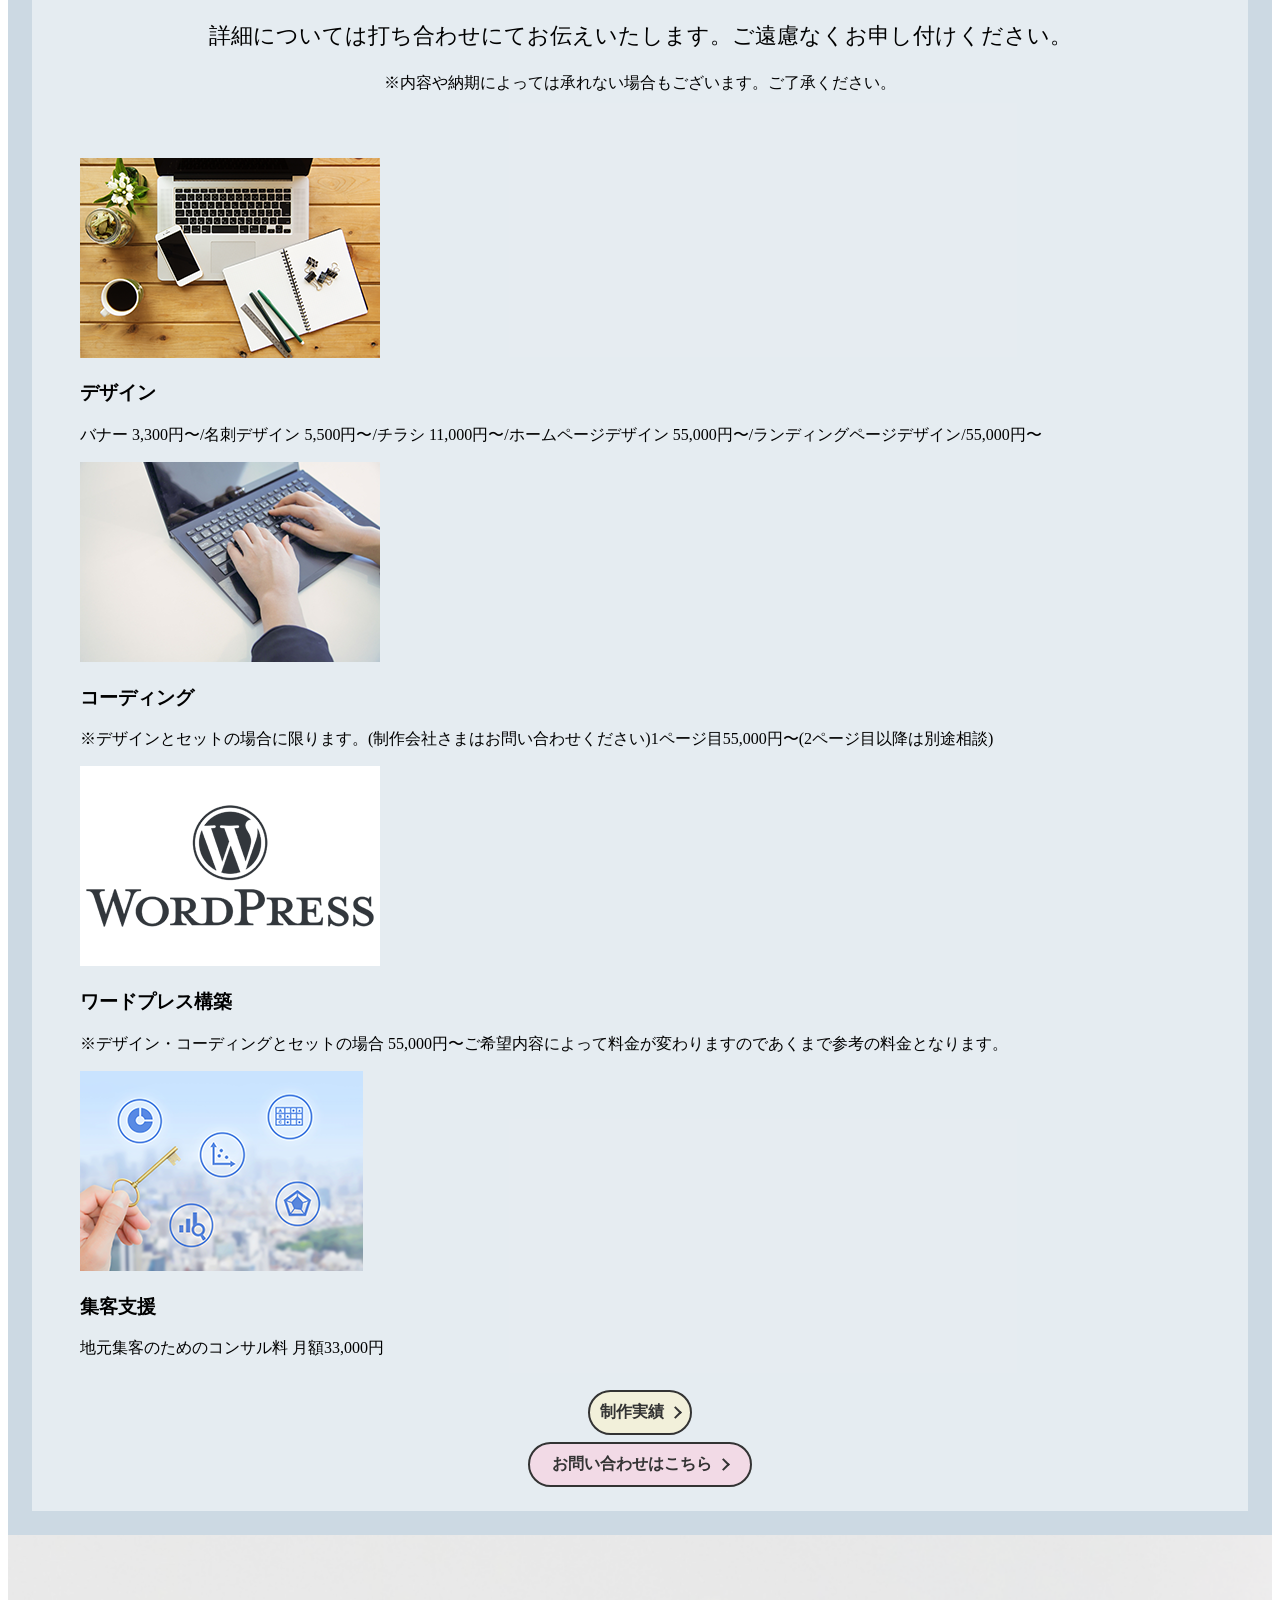
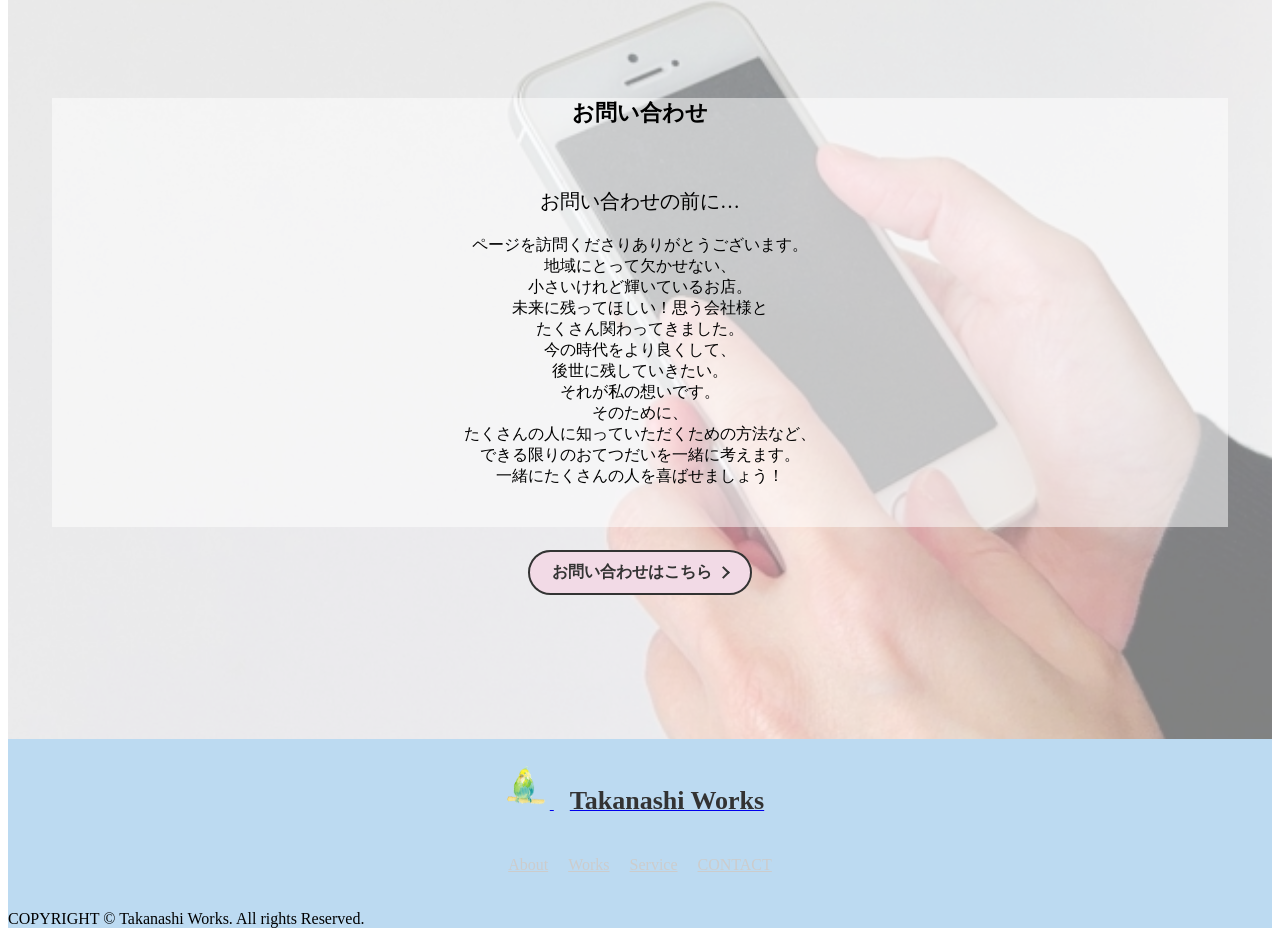
==== commit e11a596e: "CSS修正" ====
--- a/index.html
+++ b/index.html
@@ -99,7 +99,7 @@
                     <ul class="skilsCard">
                         <li class="skilsCard__item">
                             <div class="skilsCard__img-area">
-                                <img src="/img/design(300*200)skils-1.png" alt="パソコンとノート">
+                                <img src="img/design(300*200)skils-1.png" alt="パソコンとノート">
                             </div>
                             <div class="skilsCard_text-area">
                                 <h3 class="skilsCard__title">デザイン</h3>
@@ -108,7 +108,7 @@
                         </li>
                         <li class="skilsCard__item">
                             <div class="skilsCard__img-area">
-                                <img src="/img/cording(300*200)skils-2.png" alt="パソコンで作業をする手">
+                                <img src="img/cording(300*200)skils-2.png" alt="パソコンで作業をする手">
                             </div>
                             <div class="skilsCard_text-area">
                                 <h3 class="skilsCard__title">コーディング</h3>
@@ -117,7 +117,7 @@
                         </li>
                         <li class="skilsCard__item">
                             <div class="skilsCard__img-area">
-                                <img src="/img/wordpress(300*200)skils-4.png" alt="ワードプレス">
+                                <img src="img/wordpress(300*200)skils-4.png" alt="ワードプレス">
                             </div>
                             <div class="skilsCard_text-area">
                                 <h3 class="skilsCard__title">ワードプレス構築</h3>
@@ -126,7 +126,7 @@
                         </li>
                         <li class="skilsCard__item">
                             <div class="skilsCard__img-area">
-                                <img src="/img/集客支援(300*200)skils-4.png" alt="集客支援の画像">
+                                <img src="img/集客支援(300*200)skils-4.png" alt="集客支援の画像">
                             </div>
                             <div class="skilsCard_text-area">
                                 <h3 class="skilsCard__title">集客支援</h3>
@@ -150,7 +150,7 @@
                     <ul class="flow04">
                         <li class="flow-container">
                             <div class="flow-img">
-                                <img src="/img/flow1.jpg" alt="お問い合わせ">
+                                <img src="img/flow1.jpg" alt="お問い合わせ">
                             </div>
                             <dl>
                                 <dt><span class="icon04">1</span>お問い合わせ</dt>
@@ -160,7 +160,7 @@
 
                         <li class="flow-container">
                             <div class="flow-img">
-                                <img src="/img/flow2.jpg" alt="パソコンと資料">
+                                <img src="img/flow2.jpg" alt="パソコンと資料">
                             </div>
                             <dl>
                                 <dt><span class="icon04">2</span>ヒアリング・ご相談</dt>
@@ -170,7 +170,7 @@
 
                         <li class="flow-container">
                             <div class="flow-img">
-                                <img src="/img/flow3.jpg" alt="制作のアイディア">
+                                <img src="img/flow3.jpg" alt="制作のアイディア">
                             </div>
                             <dl>
                                 <dt><span class="icon04">3</span>制作・修正等</dt>
@@ -180,7 +180,7 @@
 
                         <li class="flow-container">
                             <div class="flow-img">
-                                <img src="/img/flow4.jpg" alt="ノートと付箋とサポートの文字">
+                                <img src="img/flow4.jpg" alt="ノートと付箋とサポートの文字">
                             </div>
                             <dl>
                                 <dt><span class="icon04">4</span>納品・サポート</dt>
@@ -205,7 +205,7 @@
                     <ul class="card">
                         <li class="card__item">
                             <div class="card__img-area">
-                                <img src="/img/design(300*200)skils-1.png" alt="パソコンとノート">
+                                <img src="img/design(300*200)skils-1.png" alt="パソコンとノート">
                             </div>
                             <div class="text-area">
                                 <h3 class="card__title">デザイン</h3>
@@ -215,7 +215,7 @@
                         </li>
                         <li class="card__item">
                             <div class="card__img-area">
-                                <img src="/img/cording(300*200)skils-2.png" alt="パソコンで作業をする手">
+                                <img src="img/cording(300*200)skils-2.png" alt="パソコンで作業をする手">
                             </div>
                             <div class="text-area">
                                 <h3 class="card__title">コーディング</h3>
@@ -224,7 +224,7 @@
                         </li>
                         <li class="card__item">
                             <div class="card__img-area">
-                                <img src="/img/wordpress(300*200)skils-4.png" alt="ワードプレス">
+                                <img src="img/wordpress(300*200)skils-4.png" alt="ワードプレス">
                             </div>
                             <div class="text-area">
                                 <h3 class="card__title">ワードプレス構築</h3>
@@ -233,7 +233,7 @@
                         </li>
                         <li class="card__item">
                             <div class="card__img-area">
-                                <img src="/img/集客支援(300*200)skils-4.png" alt="集客支援の画像">
+                                <img src="img/集客支援(300*200)skils-4.png" alt="集客支援の画像">
                             </div>
                             <div class="text-area">
                                 <h3 class="card__title">集客支援</h3>
@@ -279,7 +279,7 @@
         <div class="logo">
 
             <a href="#">
-                <img src="/img/logo_image.png" alt="鳥">
+                <img src="img/logo_image.png" alt="鳥">
                 <span class="header__logo-text">
                     Takanashi Works
                 </span>
